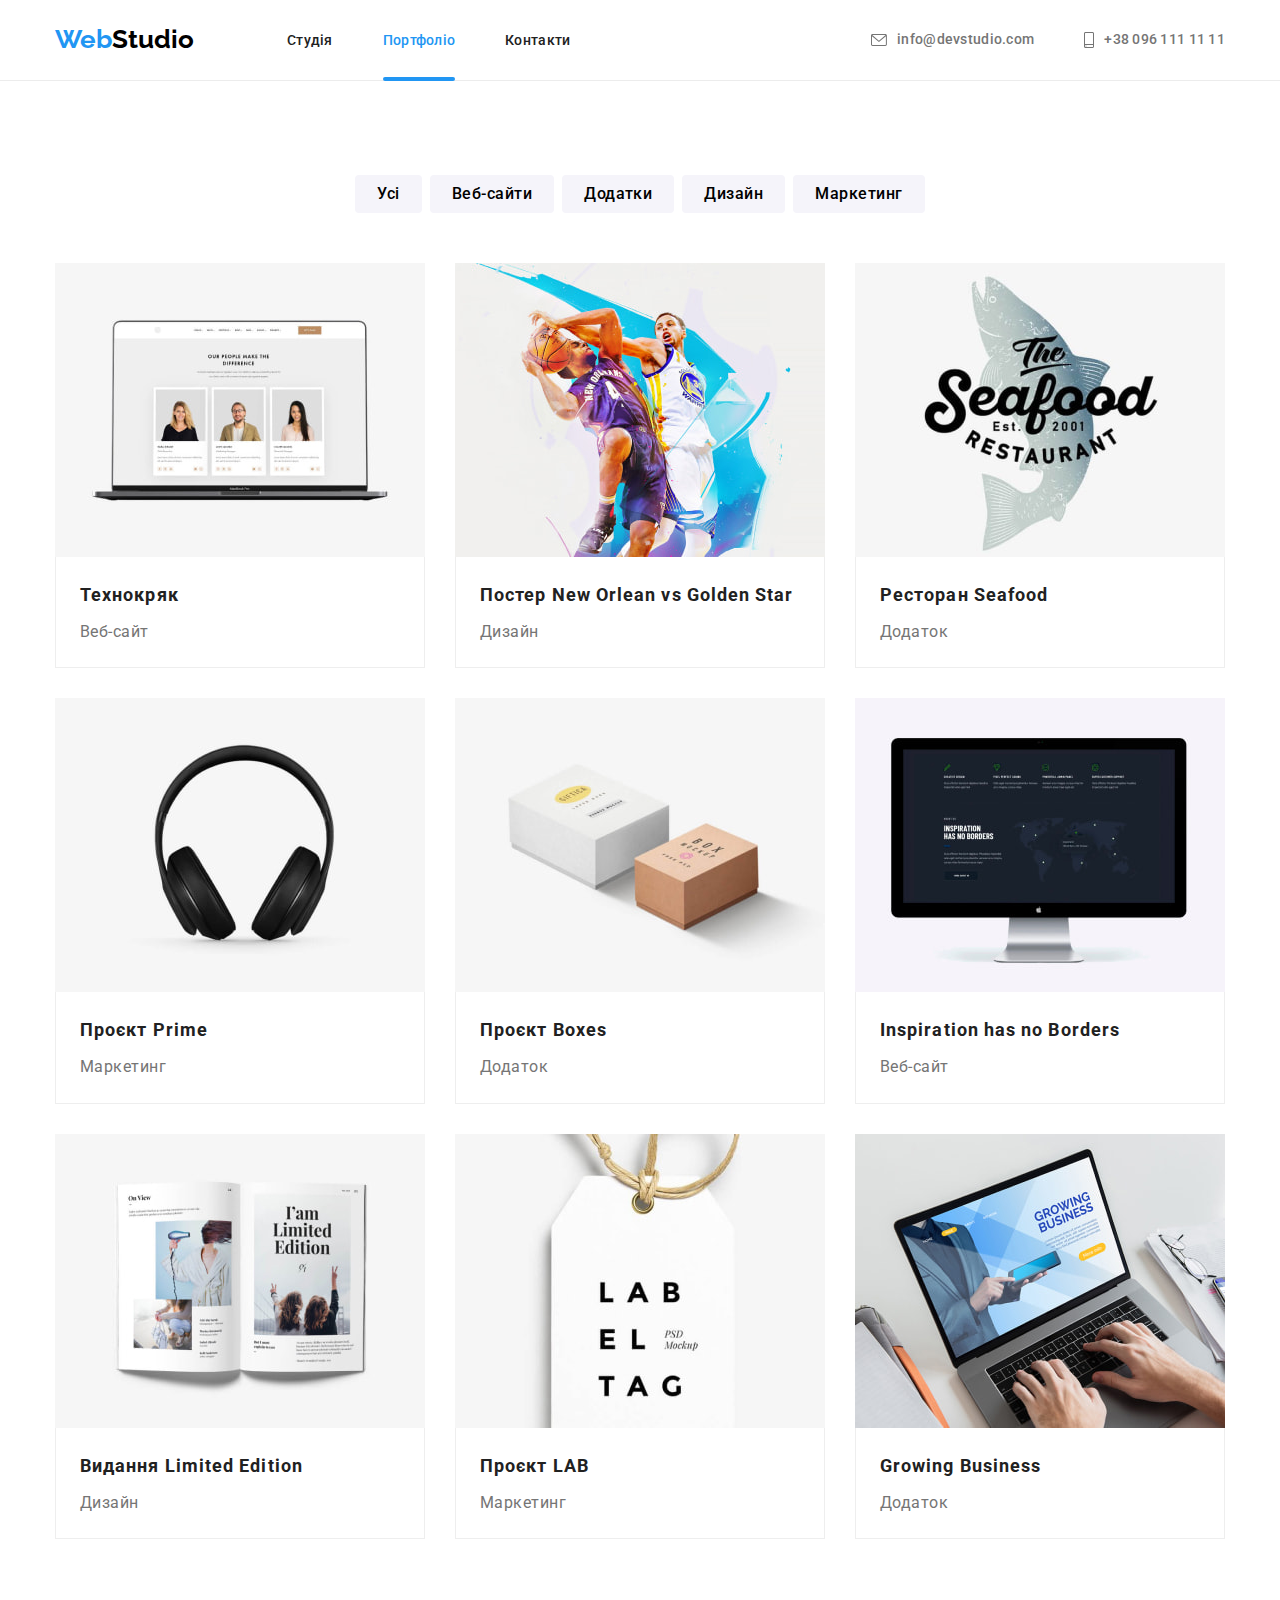
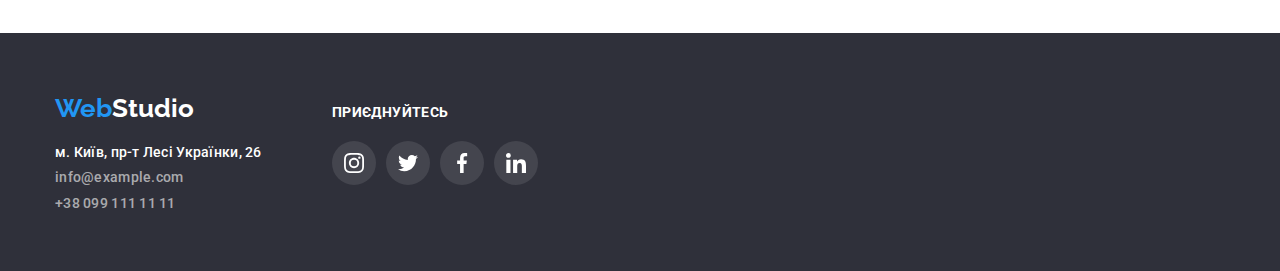
==== portfolio.html @ b98d6ab6 "Initial commit" ====
<!DOCTYPE html>
<html lang="uk">
  <head>
    <meta charset="UTF-8" />
    <meta http-equiv="X-UA-Compatible" content="IE=edge" />
    <meta name="viewport" content="width=device-width, initial-scale=1.0" />
    <title>Портфоліо</title>
    <link rel="preconnect" href="https://fonts.googleapis.com" />
    <link rel="preconnect" href="https://fonts.gstatic.com" crossorigin />
    <link
      href="https://fonts.googleapis.com/css2?family=Raleway:wght@700&family=Roboto:wght@400;500;700;900&display=swap"
      rel="stylesheet"
    />
    <link
      rel="stylesheet"
      href="https://cdnjs.cloudflare.com/ajax/libs/modern-normalize/1.1.0/modern-normalize.min.css"
    />
    <link rel="stylesheet" href="./css/style.css" />
  </head>
  <body>
    <!-- HEADER -->
    <header class="header">
      <!-- КОНТЕЙНЕР -->
      <div class="container">
        <div class="header-flex">
          <nav class="header-nav">
            <!-- ЛОГО -->
            <a class="logo" href="./index.html"><span class="blue">Web</span>Studio</a>

            <!-- НАВІГАЦІЙНИЙ СПИСОК -->
            <ul class="nav-list list">
              <li class="nav-item">
                <a class="nav-link link-padding" href="./index.html">Студія</a>
              </li>
              <li class="nav-item">
                <a class="nav-link link-padding current" href="">Портфоліо</a>
              </li>
              <li class="nav-item"><a class="nav-link link-padding" href="">Контакти</a></li>
            </ul>
          </nav>

          <!-- ПОСИЛАННЯ АУТЕНТИФІКАЦІЇ -->
          <ul class="auth-list list">
            <li class="auth-item">
              <a class="auth-link link-padding" href="mailto:info@devstudio.com">
                <svg class="auth-icon" width="16" height="12">
                  <use href="./images/icons.svg#envelope"></use>
                </svg>
                info@devstudio.com
              </a>
            </li>
            <li class="auth-item">
              <a class="auth-link link-padding" href="tel:+380961111111">
                <svg class="auth-icon" width="10" height="16">
                  <use href="./images/icons.svg#smartphone"></use>
                </svg>
                +38 096 111 11 11
              </a>
            </li>
          </ul>
        </div>
      </div>
    </header>
    <!-- HEADER END -->
    <main>
      <section class="section">
        <div class="container">
          <!-- ФІЛЬТР -->
          <h1 class="section-title visually-hidden">Приклади наших проектів</h1>
          <ul class="filter-list list">
            <li class="filter-item"><button class="filter-btn" type="button">Усі</button></li>
            <li class="filter-item"><button class="filter-btn" type="button">Веб-сайти</button></li>
            <li class="filter-item"><button class="filter-btn" type="button">Додатки</button></li>
            <li class="filter-item"><button class="filter-btn" type="button">Дизайн</button></li>
            <li class="filter-item"><button class="filter-btn" type="button">Маркетинг</button></li>
          </ul>

          <!-- PROJECTS -->
          <ul class="projects-list list">
            <li class="projects-item">
              <a class="projects-link" href="">
                <div class="projects-img-wrap">
                  <p class="projects-text-after">
                    Ресурс пропонує комплексні пропозиції з різним рівнем функціоналу та сервісів.
                    Все це дозволить відвідувачу отримати вичерпні відомості про компанію чи
                    приватну особу.
                  </p>
                  <img
                    class="projects-img"
                    src="./images/portfolio/laptop.jpg"
                    alt="Ноутбук"
                    width="370"
                    height="294"
                  />
                </div>
                <div class="projects-border">
                  <h2 class="projects-title">Технокряк</h2>
                  <p class="projects-text">Веб-сайт</p>
                </div>
              </a>
            </li>
            <li class="projects-item">
              <a class="projects-link" href="">
                <div class="projects-img-wrap">
                  <p class="projects-text-after">
                    Ресурс пропонує комплексні пропозиції з різним рівнем функціоналу та сервісів.
                    Все це дозволить відвідувачу отримати вичерпні відомості про компанію чи
                    приватну особу.
                  </p>
                  <img
                    class="projects-img"
                    src="./images/portfolio/basketball-players.jpg"
                    alt="Постер баскетбольного матчу New Orlean проти Golden Star"
                    width="370"
                    height="294"
                  />
                </div>
                <div class="projects-border">
                  <h2 class="projects-title">Постер New Orlean vs Golden Star</h2>
                  <p class="projects-text">Дизайн</p>
                </div>
              </a>
            </li>
            <li class="projects-item">
              <a class="projects-link" href="">
                <div class="projects-img-wrap">
                  <p class="projects-text-after">
                    Ресурс пропонує комплексні пропозиції з різним рівнем функціоналу та сервісів.
                    Все це дозволить відвідувачу отримати вичерпні відомості про компанію чи
                    приватну особу.
                  </p>
                  <img
                    class="projects-img"
                    src="./images/portfolio/seafood.jpg"
                    alt="Логотип ресторану Seafood"
                    width="370"
                    height="294"
                  />
                </div>
                <div class="projects-border">
                  <h2 class="projects-title">Ресторан Seafood</h2>
                  <p class="projects-text">Додаток</p>
                </div>
              </a>
            </li>
            <li class="projects-item">
              <a class="projects-link" href="">
                <div class="projects-img-wrap">
                  <p class="projects-text-after">
                    Ресурс пропонує комплексні пропозиції з різним рівнем функціоналу та сервісів.
                    Все це дозволить відвідувачу отримати вичерпні відомості про компанію чи
                    приватну особу.
                  </p>
                  <img
                    class="projects-img"
                    src="./images/portfolio/headphone.jpg"
                    alt="Навушники"
                    width="370"
                    height="294"
                  />
                </div>
                <div class="projects-border">
                  <h2 class="projects-title">Проєкт Prime</h2>
                  <p class="projects-text">Маркетинг</p>
                </div>
              </a>
            </li>
            <li class="projects-item">
              <a class="projects-link" href="">
                <div class="projects-img-wrap">
                  <p class="projects-text-after">
                    Ресурс пропонує комплексні пропозиції з різним рівнем функціоналу та сервісів.
                    Все це дозволить відвідувачу отримати вичерпні відомості про компанію чи
                    приватну особу.
                  </p>
                  <img
                    class="projects-img"
                    src="./images/portfolio/boxes.jpg"
                    alt="Дві коробочки, одна поменьше коричневого кольору, друга побільше білого кольору"
                    width="370"
                    height="294"
                  />
                </div>
                <div class="projects-border">
                  <h2 class="projects-title">Проєкт Boxes</h2>
                  <p class="projects-text">Додаток</p>
                </div>
              </a>
            </li>
            <li class="projects-item">
              <a class="projects-link" href="">
                <div class="projects-img-wrap">
                  <p class="projects-text-after">
                    Ресурс пропонує комплексні пропозиції з різним рівнем функціоналу та сервісів.
                    Все це дозволить відвідувачу отримати вичерпні відомості про компанію чи
                    приватну особу.
                  </p>
                  <img
                    class="projects-img"
                    src="./images/portfolio/monitor.jpg"
                    alt="Монітор від Apple"
                    width="370"
                    height="294"
                  />
                </div>
                <div class="projects-border">
                  <h2 class="projects-title">Inspiration has no Borders</h2>
                  <p class="projects-text">Веб-сайт</p>
                </div>
              </a>
            </li>
            <li class="projects-item">
              <a class="projects-link" href="">
                <div class="projects-img-wrap">
                  <p class="projects-text-after">
                    Ресурс пропонує комплексні пропозиції з різним рівнем функціоналу та сервісів.
                    Все це дозволить відвідувачу отримати вичерпні відомості про компанію чи
                    приватну особу.
                  </p>
                  <img
                    class="projects-img"
                    src="./images/portfolio/book.jpg"
                    alt="Книга 'I`m Limited Edition'"
                    width="370"
                    height="294"
                  />
                </div>
                <div class="projects-border">
                  <h2 class="projects-title">Видання Limited Edition</h2>
                  <p class="projects-text">Дизайн</p>
                </div>
              </a>
            </li>
            <li class="projects-item">
              <a class="projects-link" href="">
                <div class="projects-img-wrap">
                  <p class="projects-text-after">
                    Ресурс пропонує комплексні пропозиції з різним рівнем функціоналу та сервісів.
                    Все це дозволить відвідувачу отримати вичерпні відомості про компанію чи
                    приватну особу.
                  </p>
                  <img
                    class="projects-img"
                    src="./images/portfolio/tag.jpg"
                    alt="Біла бірка з написом"
                    width="370"
                    height="294"
                  />
                </div>
                <div class="projects-border">
                  <h2 class="projects-title">Проєкт LAB</h2>
                  <p class="projects-text">Маркетинг</p>
                </div>
              </a>
            </li>
            <li class="projects-item">
              <a class="projects-link" href="">
                <div class="projects-img-wrap">
                  <p class="projects-text-after">
                    Ресурс пропонує комплексні пропозиції з різним рівнем функціоналу та сервісів.
                    Все це дозволить відвідувачу отримати вичерпні відомості про компанію чи
                    приватну особу.
                  </p>
                  <img
                    class="projects-img"
                    src="./images/portfolio/writing-laptop.jpg"
                    alt="Ноутбук, на якому друкують текст"
                    width="370"
                    height="294"
                  />
                </div>
                <div class="projects-border">
                  <h2 class="projects-title">Growing Business</h2>
                  <p class="projects-text">Додаток</p>
                </div>
              </a>
            </li>
          </ul>
        </div>
      </section>
    </main>

    <!-- FOOTER -->
    <footer class="footer">
      <div class="container footer-container">
        <!-- Адреса -->
        <address class="footer-address">
          <a class="logo color-white margin-logo" href=""><span class="blue">Web</span>Studio</a>
          <ul class="nav-list list list-block">
            <li class="nav-item">
              <a
                class="nav-link color-white"
                href="https://www.google.com.ua/maps/place/%D0%B1%D1%83%D0%BB.+%D0%9B%D0%B5%D1%81%D0%B8+%D0%A3%D0%BA%D1%80%D0%B0%D0%B8%D0%BD%D0%BA%D0%B8,+26,+%D0%9A%D0%B8%D0%B5%D0%B2,+02000/@50.4265847,30.537711,17.5z/data=!4m5!3m4!1s0x40d4cf0e033ecbe9:0x57a4dffefec77da0!8m2!3d50.4265807!4d30.5383858?hl=ru"
                >м. Київ, пр-т Лесі Українки, 26
              </a>
            </li>
            <li class="nav-item">
              <a class="nav-link color-rgba" href="mailto:info@example.com">info@example.com</a>
            </li>
            <li class="nav-item">
              <a class="nav-link color-rgba" href="tel:+380991111111">+38 099 111 11 11</a>
            </li>
          </ul>
        </address>

        <!-- Соціальні мережі -->
        <div class="social-links">
          <b class="social-links-text">приєднуйтесь</b>
          <ul class="social-links-list list">
            <li class="social-list-item">
              <a class="social-list-link" href="https://www.instagram.com/" aria-label="Instagram">
                <svg class="social-list-icons" width="20" height="20">
                  <use href="./images/icons.svg#instagram"></use>
                </svg>
              </a>
            </li>
            <li class="social-list-item">
              <a class="social-list-link" href="https://twitter.com/" aria-label="Twitter">
                <svg class="social-list-icons" width="20" height="20">
                  <use href="./images/icons.svg#twitter"></use>
                </svg>
              </a>
            </li>
            <li class="social-list-item">
              <a class="social-list-link" href="https://uk-ua.facebook.com/" aria-label="Facebook">
                <svg class="social-list-icons" width="20" height="20">
                  <use href="./images/icons.svg#facebook"></use>
                </svg>
              </a>
            </li>
            <li class="social-list-item">
              <a class="social-list-link" href="https://ua.linkedin.com/" aria-label="Linked-In">
                <svg class="social-list-icons" width="20" height="20">
                  <use href="./images/icons.svg#linkedin"></use>
                </svg>
              </a>
            </li>
          </ul>
        </div>
      </div>
    </footer>
    <!-- FOOTER END-->
  </body>
</html>
---- css/style.css ----
:root {
  /* text colors */
  --main-color: #212121;
  --secondary-color: #757575;
  --active-color: #2196f3;
  --backdrop-card-color: rgba(33, 150, 243, 0.9);
  --white-color: #ffffff;
  --link-color-rgba-60: rgba(255, 255, 255, 0.6);
  --icon-color: #afb1b8;
  --social-links-rgba-10: rgba(255, 255, 255, 0.1);
  --bg-work-cards: rgba(47, 48, 58, 0.8);

  /* background color */
  --bg-dark: #2f303a;
  --bg-light: #f5f4fa;
  --border-color: #eeeeee;
  --header-line: #ececec;
  --bg-modal: rgba(0, 0, 0, 0.2);

  /* fonts */
  --main-font: 'Roboto', sans-serif;
  --secondary-font: 'Raleway', sans-serif;

  /* other */
  --timing-function: cubic-bezier(0.4, 0, 0.2, 1);
}
body {
  color: var(--main-color);
  font-family: var(--main-font);
}
h1,
h2,
h3,
h4,
h5,
h6,
ul,
p {
  margin: 0;
  padding: 0;
}
img {
  display: block;
}
.btn {
  padding: 0;
  display: block;
  cursor: pointer;
}
.visually-hidden {
  position: absolute;
  white-space: nowrap;
  width: 1px;
  height: 1px;
  overflow: hidden;
  border: 0;
  padding: 0;
  clip: rect(0 0 0 0);
  clip-path: inset(50%);
  margin: -1px;
}
/* INDEX.HTML */

/* HEADER */
.header {
  border-bottom: 1px solid var(--header-line);
}
/* КОНТЕЙНЕР  */
.container {
  width: 1200px;
  margin: 0 auto;
  padding: 0 15px;
}
.header-flex {
  display: flex;
  justify-content: space-between;
  align-items: center;
}
.header-nav {
  display: flex;
  align-items: center;
}
.logo {
  color: #000000;
  font-family: 'Raleway', sans-serif;

  font-weight: 700;
  font-size: 26px;
  line-height: 1.2;

  text-decoration: none;
}
.blue {
  color: var(--active-color);
}
.list {
  list-style: none;
}
.nav-list {
  display: flex;

  margin-left: 93px;
}
.nav-item {
  margin-left: 50px;
  position: relative;
}
.nav-item:first-child {
  margin-left: 0;
}
.nav-link {
  display: block;

  font-weight: 500;
  font-size: 14px;
  line-height: 1.15;
  letter-spacing: 0.02em;

  color: var(--main-color);

  text-decoration: none;

  transition: color 250ms var(--timing-function);
}
.link-padding {
  padding: 32px 0;
}
.nav-list .nav-link.current {
  color: var(--active-color);
}
.nav-list .nav-link.current::after {
  content: '';
  display: block;

  position: absolute;
  left: 0;
  bottom: -1px;
  height: 4px;
  width: 100%;

  border-radius: 2px;
  background-color: var(--active-color);
}
.nav-link:hover,
.nav-link:focus {
  color: var(--active-color);
}
.auth-list {
  display: flex;
  align-items: center;
}
.auth-item {
}
.auth-item + .auth-item {
  margin-left: 50px;
}
.auth-link {
  display: inline-flex;
  align-items: center;

  font-weight: 500;
  font-size: 14px;
  line-height: 1.14;
  letter-spacing: 0.02em;

  color: var(--secondary-color);

  text-decoration: none;

  transition: color 250ms var(--timing-function);
}
.auth-link:hover,
.auth-link:focus {
  color: var(--active-color);
  fill: var(--active-color);
}
.auth-icon {
  align-items: center;

  margin-right: 10px;

  fill: var(--secondary-color);
  transition: fill 250ms var(--timing-function);
}

.auth-link:hover .auth-icon {
  fill: var(--active-color);
}
.auth-link:focus .auth-icon {
  fill: var(--active-color);
}

/* ГЕРОЙ */
.hero {
  background-color: var(--bg-dark);
  background-image: linear-gradient(rgba(47, 48, 58, 0.4), rgba(47, 48, 58, 0.4)),
    url('../images/index/hero/bg-hero-sq.jpg');
  background-repeat: no-repeat;
  background-position: center;
  background-size: cover;
  max-width: 1600px;

  text-align: center;
  margin: 0 auto;
  padding: 200px 0;
}
.hero-title {
  font-weight: 900;
  font-size: 44px;
  line-height: 1.36;

  letter-spacing: 0.06em;
  text-transform: uppercase;

  color: var(--white-color);

  margin-bottom: 30px;
}
.hero-button {
  font-family: inherit;
  font-weight: 700;
  font-size: 16px;
  line-height: 1.9;
  letter-spacing: 0.06em;

  color: var(--white-color);
  background-color: var(--active-color);

  padding: 10px 32px;
  min-width: 216px;
  border-radius: 4px;
  border: none;

  cursor: pointer;
}
/* MODAL */
.backdrop {
  position: fixed;
  top: 0;
  left: 0;
  width: 100%;
  height: 100%;

  background-color: var(--bg-modal);

  opacity: 1;
  transition: opacity 250ms var(--timing-function);
}
.backdrop.is-hidden {
  opacity: 0;
  pointer-events: none;
  visibility: visible;
}
.backdrop.is-hidden .modal {
  transform: translate(-50%, -50%) scale(1.1);
}
.modal {
  position: absolute;
  top: 50%;
  left: 50%;

  min-width: 528px;
  min-height: 581px;

  background-color: var(--white-color);
  box-shadow: 0px 1px 3px rgba(0, 0, 0, 0.12), 0px 1px 1px rgba(0, 0, 0, 0.14),
    0px 2px 1px rgba(0, 0, 0, 0.2);
  border-radius: 4px;

  transform: translate(-50%, -50%) scale(1);
  transition: transform 250ms var(--timing-function);
}
.modal-btn {
  position: absolute;
  top: 8px;
  right: 8px;
  padding: 6px;

  background-color: var(--white-color);

  border: 1px solid rgba(0, 0, 0, 0.1);
  border-radius: 50%;
}

/* СИЛЬНІ СТОРОНИ */

/* яке повторюється */
.section {
  padding: 94px 0;
}
.section-padding {
  padding-top: 0;
}
.section-title {
  font-weight: 700;
  font-size: 36px;
  line-height: 1.16;
  text-align: center;
  letter-spacing: 0.03em;

  margin-bottom: 50px;
}
/* ////яке повторюється */

.pros-list {
  display: flex;
  justify-content: space-between;
}
.pros-item {
  width: calc((100% - 90px) / 4);
}
.pros-img-wrap {
  display: flex;
  justify-content: center;
  align-items: center;
  width: 270px;
  height: 120px;
  margin-bottom: 30px;
  background-color: var(--bg-light);
}
.pros-icon {
  border-radius: 4px;

  background-color: var(--bg-light);
}

/* .pros-item::before {
  content: '';
  display: block;
  height: 120px;
  border-radius: 4px;

  background-color: var(--bg-light);
  background-repeat: no-repeat;
  background-size: 70px 70px;
  background-position: center;

  margin-bottom: 30px;
}
.antenna:before {
  background-image: url('../images/index/strengths/antenna.svg');
}
.clock::before {
  background-image: url('../images/index/strengths/clock.svg');
}
.diagram::before {
  background-image: url('../images/index/strengths/diagram.svg');
}
.astronaut:before {
  background-image: url('../images/index/strengths/astronaut.svg');
} */

.pros-title {
  font-weight: 700;
  font-size: 14px;
  line-height: 1.14;
  letter-spacing: 0.03em;
  text-transform: uppercase;

  margin-bottom: 10px;
}
.pros-text {
  font-size: 14px;
  line-height: 1.71;

  letter-spacing: 0.03em;

  color: var(--secondary-color);
}

/* ЧИМ ЗАЙМАЄМОСЬ */
.work-list {
  display: flex;
  justify-content: space-between;
}
.work-item {
}
.work-item-wrap {
  position: relative;
}
.work-img {
}
.work-text {
  position: absolute;
  bottom: 0;
  left: 0;
  width: 100%;
  min-height: 70px;

  display: flex;
  justify-content: center;
  align-items: center;

  font-weight: 700;
  font-size: 14px;
  line-height: 1.14;
  text-align: center;
  letter-spacing: 0.03em;
  text-transform: uppercase;

  color: var(--white-color);
  background-color: var(--bg-work-cards);
}
/* НАША КОМАНДА */
.bg-light {
  background-color: var(--bg-light);
}
.team-list {
  display: flex;
  justify-content: space-between;
}
.team-item {
  background-color: var(--white-color);

  box-shadow: 0px 1px 3px rgba(0, 0, 0, 0.12), 0px 1px 1px rgba(0, 0, 0, 0.14),
    0px 2px 1px rgba(0, 0, 0, 0.2);
  border-radius: 0px 0px 4px 4px;
}
.team-img {
  margin-bottom: 30px;
}
.team-title {
  font-weight: 500;
  font-size: 16px;
  line-height: 1.18;
  letter-spacing: 0.03em;

  text-align: center;

  margin-bottom: 10px;
}
.team-text {
  font-size: 16px;
  line-height: 1.18;
  letter-spacing: 0.03em;

  text-align: center;

  color: var(--secondary-color);

  margin-bottom: 16px;
}
.team-icons {
  display: flex;
  justify-content: center;
  align-items: center;
  margin-bottom: 30px;
}
.team-icons-item + .team-icons-item {
  margin-left: 10px;
}
.team-icons-link {
  /* display: block; */
  display: inline-flex;
  justify-content: center;
  align-items: center;

  width: 44px;
  height: 44px;
  /* padding: 12px; */

  border-radius: 50%;

  color: var(--white-color);
  transition: background-color 250ms var(--timing-function);
}
.team-icons-link:hover,
.team-icons-link:focus {
  background-color: var(--active-color);
}
.team-icons-link:focus .team-icons-unit {
  fill: currentColor;
}
.team-icons-link:hover .team-icons-unit {
  fill: currentColor;
}

.team-icons-unit {
  display: block;

  fill: var(--icon-color);

  transition: fill 250ms var(--timing-function);
}

/* Постійні клієнти */
.clients-list {
  display: flex;
  justify-content: space-between;
  align-items: center;
}
.clients-link {
  display: block;
  padding: 16px 32px;
  fill: var(--icon-color);
  border: 1px solid var(--icon-color);
  border-radius: 4px;

  transition: border 250ms var(--timing-function);
}
.clients-link:hover,
.clients-link:focus {
  border: 1px solid var(--active-color);
  fill: var(--active-color);
}
.clients-icon {
  transition: fill 250ms var(--timing-function);
}
/* FOOTER */

.footer {
  background-color: var(--bg-dark);
  padding: 60px 0;
}
.color-white {
  color: var(--white-color);
}
.color-rgba {
  color: var(--link-color-rgba-60);
}
.footer-address {
  font-style: normal;
}
.list-block {
  display: block;
  margin-left: 0;
}
.list-block > .nav-item {
  margin-left: 0;
  margin-bottom: 9px;
}
.list-block > .nav-item:last-child {
  margin-bottom: 0;
}
.margin-logo {
  display: inline-block;
  margin-bottom: 20px;
}

.footer-container {
  display: flex;
  align-items: baseline;
}
.social-links {
  margin-left: 70px;
}
.social-links-text {
  display: block;
  font-weight: 700;
  font-size: 14px;
  line-height: 1.14;
  letter-spacing: 0.03em;
  text-transform: uppercase;

  color: var(--white-color);

  margin-bottom: 20px;
}
.social-links-list {
  display: flex;
}
.social-list-item {
  margin-left: 10px;
}
.social-list-item:first-child {
  margin-left: 0;
}
.social-list-link {
  display: block;
  padding: 12px;
  border-radius: 50%;

  color: var(--white-color);
  background-color: var(--social-links-rgba-10);

  transition: background-color 250ms var(--timing-function);
}
.social-list-link:hover,
.social-list-link:focus {
  background-color: var(--active-color);
}
.social-list-icons {
  display: block;

  fill: currentColor;
}
/* END ///INDEX.HTML */

/* PORTFOLIO.HTML */

/* Фільтр */

.filter-list {
  display: flex;
  justify-content: center;
  margin-bottom: 50px;
}
.filter-item {
  display: inline-block;
}
.filter-item + .filter-item {
  margin-left: 8px;
}
.filter-btn {
  font-family: inherit;
  font-weight: 500;
  font-size: 16px;
  line-height: 1.62;

  background-color: var(--bg-light);

  text-align: center;
  letter-spacing: 0.03em;

  border: none;
  border-radius: 4px;
  padding: 6px 22px;

  cursor: pointer;

  transition: background-color 250ms var(--timing-function), color 250ms var(--timing-function),
    box-shadow 250ms var(--timing-function);
}
.filter-btn:hover,
.filter-btn:focus {
  color: var(--white-color);
  background-color: var(--active-color);
  box-shadow: 0px 3px 1px rgba(0, 0, 0, 0.1), 0px 1px 2px rgba(0, 0, 0, 0.08),
    0px 2px 2px rgba(0, 0, 0, 0.12);
}
/* Приклади проектів */
.projects-list {
  display: flex;
  flex-wrap: wrap;
}
.projects-item {
  width: calc((100% - 60px) / 3);
  margin-right: 30px;
  margin-bottom: 30px;

  transition: box-shadow 250ms var(--timing-function);
}
.projects-item:hover,
.projects-item:focus {
  box-shadow: 0px 1px 1px rgba(0, 0, 0, 0.12), 0px 4px 4px rgba(0, 0, 0, 0.06),
    1px 4px 6px rgba(0, 0, 0, 0.16);
}
.projects-border {
  border-bottom: 1px solid var(--border-color);
  border-right: 1px solid var(--border-color);
  border-left: 1px solid var(--border-color);
}
.projects-item:nth-child(3n) {
  margin-right: 0;
}
.projects-item:nth-last-child(-n + 3) {
  margin-bottom: 0px;
}
.projects-link {
  font-weight: 700;
  font-size: 18px;
  line-height: 2;

  letter-spacing: 0.06em;
  text-decoration: none;

  color: var(--main-color);
}
.projects-img-wrap {
  position: relative;
  overflow: hidden;
}

.projects-img-wrap::after {
  content: '';
  position: absolute;
  top: 0;
  left: 0;
  width: 100%;
  height: 100%;
  background-color: var(--backdrop-card-color);

  transform: translateY(100%);
  transition: transform 250ms var(--timing-function);
}
.projects-item:hover .projects-img-wrap::after {
  transform: translateY(0);
}
.projects-text-after {
  position: absolute;
  top: 0;
  left: 0;

  font-weight: normal;
  font-size: 18px;
  line-height: 1.55;
  letter-spacing: 0.03em;

  padding: 63px 24px;

  color: var(--white-color);

  transform: translateY(100%);
  transition: transform 250ms var(--timing-function);

  z-index: 10;
}
.projects-item:hover .projects-text-after {
  transform: translateY(0);
}
.projects-img {
}
.projects-title {
  font-weight: 700;
  font-size: 18px;
  line-height: 2;
  letter-spacing: 0.06em;

  padding: 20px 0 0 24px;
  margin-bottom: 4px;
}
.projects-text {
  font-weight: 400;
  font-size: 16px;
  line-height: 1.9;
  letter-spacing: 0.03em;

  padding-left: 24px;
  margin-bottom: 20px;

  color: var(--secondary-color);
}
/* END //PORTFOLIO.HTML */
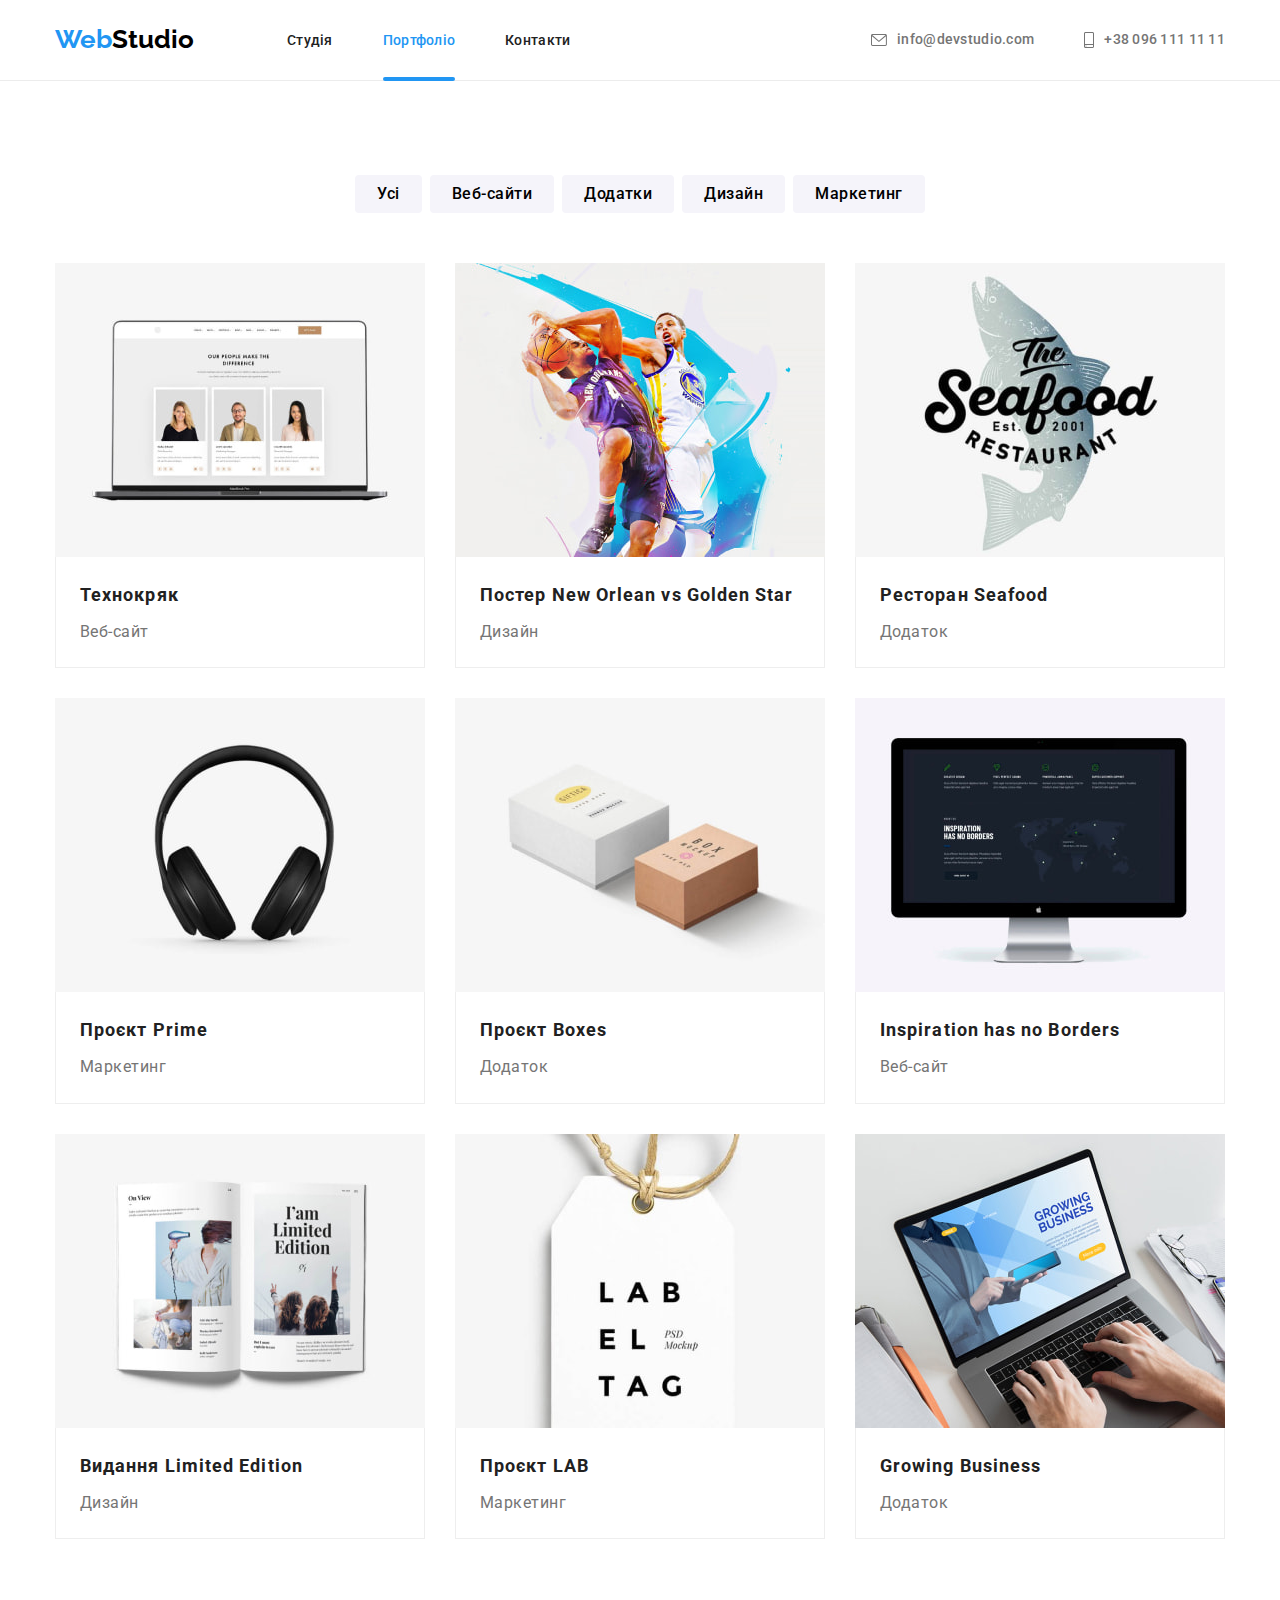
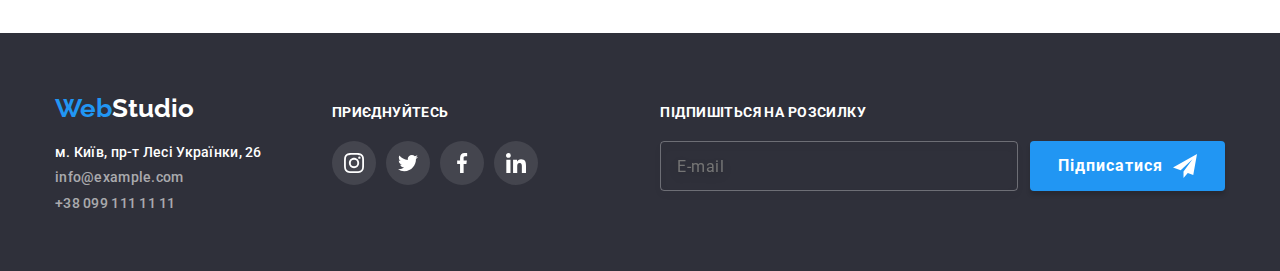
==== commit 632d226a: "added form" ====
--- a/portfolio.html
+++ b/portfolio.html
@@ -337,6 +337,20 @@
             </li>
           </ul>
         </div>
+
+        <!-- Розсилка -->
+        <div class="form-footer-wrap">
+          <b class="form-footer-text">Підпишіться на розсилку</b>
+          <form class="form-footer" action="">
+            <input class="input-footer-mail" type="email" name="email" placeholder="E-mail" />
+            <button class="form-footer-btn btn" type="submit">
+              Підписатися
+              <svg class="form-footer-svg" width="24" height="24">
+                <use href="./images/icons.svg#telegram"></use>
+              </svg>
+            </button>
+          </form>
+        </div>
       </div>
     </footer>
     <!-- FOOTER END-->
--- a/css/style.css
+++ b/css/style.css
@@ -281,6 +281,14 @@
   border: 1px solid rgba(0, 0, 0, 0.1);
   border-radius: 50%;
 }
+.modal-cross {
+  transition: fill 250ms var(--timing-function);
+}
+.modal-btn:hover .modal-cross {
+  fill: var(--active-color);
+}
+.form-modal {
+}
 
 /* СИЛЬНІ СТОРОНИ */
 
@@ -583,6 +591,64 @@
   display: block;
 
   fill: currentColor;
+}
+.form-footer-wrap {
+  margin-left: auto;
+}
+.form-footer {
+  display: flex;
+}
+.form-footer-text {
+  display: block;
+  font-weight: 700;
+  font-size: 14px;
+  line-height: 1.14;
+  letter-spacing: 0.03em;
+  text-transform: uppercase;
+
+  color: var(--white-color);
+
+  margin-bottom: 20px;
+}
+.input-footer-mail {
+  width: 358px;
+  height: 50px;
+
+  padding-left: 16px;
+
+  font-size: 16px;
+  line-height: calc(20 / 16);
+  letter-spacing: 0.03em;
+
+  color: var(--link-color-rgba-60);
+  background-color: transparent;
+  border: 1px solid rgba(255, 255, 255, 0.3);
+  filter: drop-shadow(0px 4px 4px rgba(0, 0, 0, 0.15));
+  border-radius: 4px;
+}
+.form-footer-btn {
+  display: inline-flex;
+  align-items: center;
+  font-weight: 700;
+  font-size: 16px;
+  line-height: 30px;
+  line-height: calc(30 / 16);
+
+  padding: 10px 28px;
+  margin-left: 12px;
+
+  letter-spacing: 0.06em;
+
+  color: var(--white-color);
+  background-color: var(--active-color);
+  box-shadow: 0px 4px 4px rgba(0, 0, 0, 0.15);
+  border-radius: 4px;
+  border: none;
+}
+.form-footer-svg {
+  margin-left: 10px;
+
+  fill: var(--white-color);
 }
 /* END ///INDEX.HTML */
 
